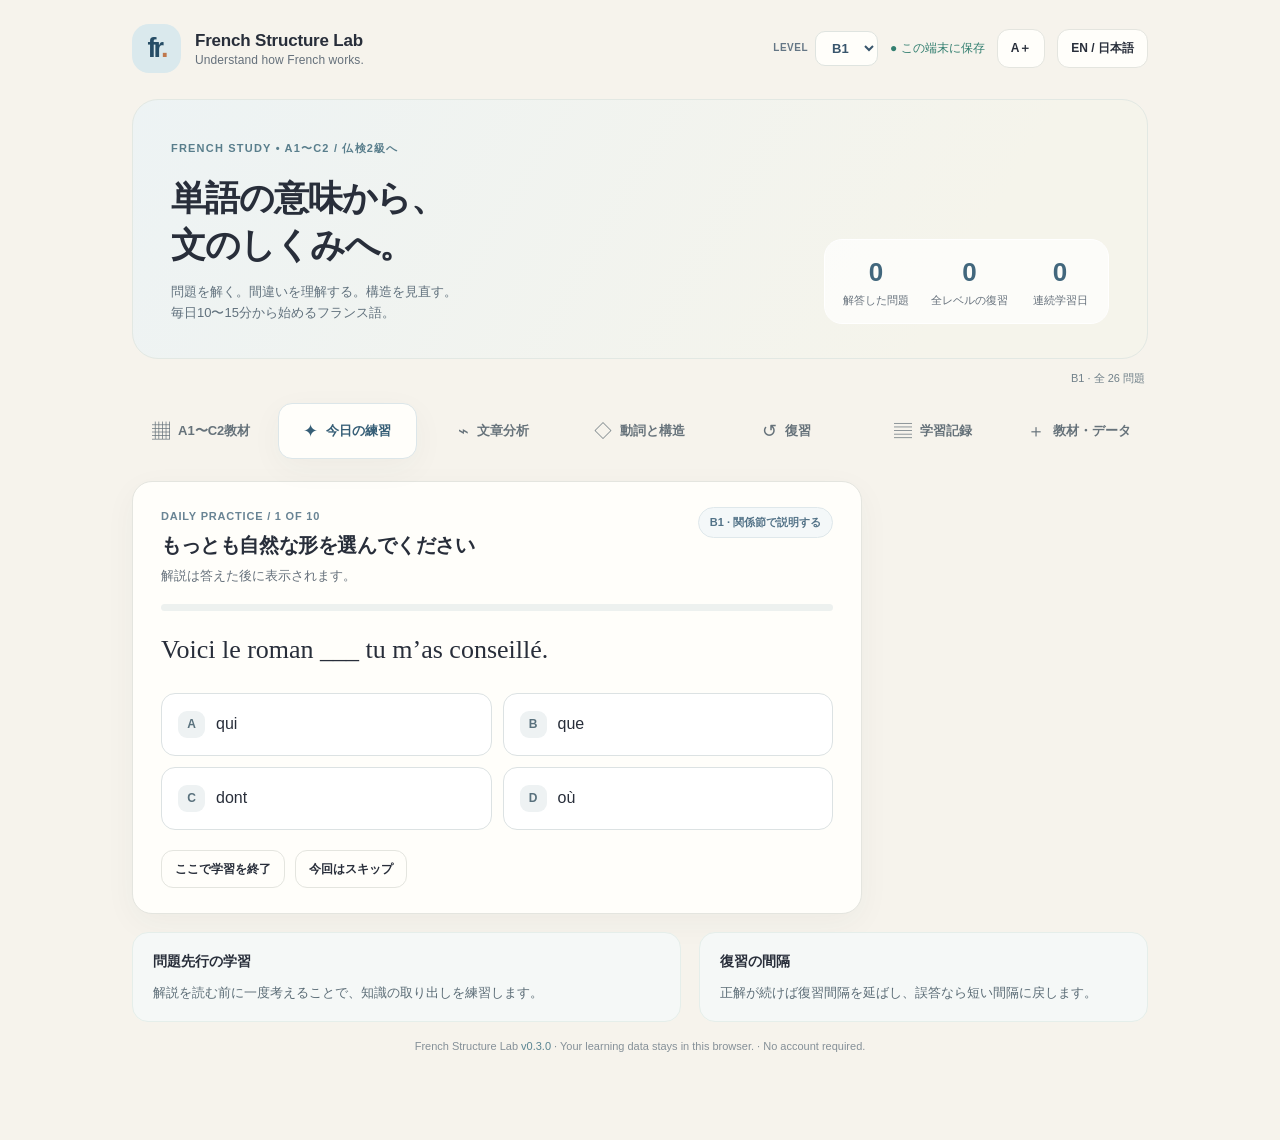
==== index.html @ 09f2f41e "Place French Structure Lab app at Pages root" ====
<!doctype html>
<html lang="ja">
<head>
  <meta charset="utf-8">
  <meta name="viewport" content="width=device-width, initial-scale=1, viewport-fit=cover">
  <meta name="theme-color" content="#f6f3ec">
  <meta name="apple-mobile-web-app-capable" content="yes">
  <meta name="apple-mobile-web-app-status-bar-style" content="default">
  <meta name="apple-mobile-web-app-title" content="French Lab">
  <meta name="description" content="フランス語の文構造、時制・法、動詞活用、復習を一つの場所で学ぶアプリ">
  <link rel="manifest" href="./manifest.webmanifest">
  <link rel="apple-touch-icon" href="./icon-192.png">
  <link rel="icon" type="image/svg+xml" href="./favicon.svg">
  <link rel="stylesheet" href="./styles.css">
  <title>French Structure Lab</title>
</head>
<body>
  <div class="app-shell">
    <header class="site-header">
      <div class="brand-area">
        <div class="brand-symbol" aria-hidden="true">fr<span>.</span></div>
        <div class="brand-title"><strong>French Structure Lab</strong><span>Understand how French works.</span></div>
      </div>
      <div class="header-actions">
        <label class="header-level" for="levelSelect">LEVEL <select id="levelSelect" aria-label="学習レベル"><option>A1</option><option>A2</option><option selected>B1</option><option>B2</option><option>C1</option><option>C2</option></select></label>
        <span id="savedStatus" class="saved-status" aria-live="polite">● ローカル保存</span>
        <button id="fontSizeButton" class="language-btn" type="button" aria-label="文字サイズ切替" aria-pressed="false">A＋</button>
        <button id="languageButton" class="language-btn" type="button" aria-label="Switch explanation language">EN / 日本語</button>
      </div>
    </header>

    <section class="hero" aria-label="Study dashboard">
      <div class="hero-copy">
        <span id="heroEyebrow" class="eyebrow">FRENCH STUDY • A1〜C2 / 仏検2級へ</span>
        <h1 id="heroTitle">単語の意味から、<br>文のしくみへ。</h1>
        <p id="heroDescription">問題を解く。間違いを理解する。構造を見直す。<br class="wide-only">毎日10〜15分から始めるフランス語。</p>
      </div>
      <div class="hero-numbers" aria-label="Study progress">
        <div><strong id="statAnswered">0</strong><span id="statAnsweredLabel">解答した問題</span></div>
        <div><strong id="statDue">0</strong><span id="statDueLabel">今日の復習</span></div>
        <div><strong id="statStreak">0</strong><span id="statStreakLabel">連続学習日</span></div>
      </div>
    </section>

    <div class="quick-info" id="quickInfo" aria-live="polite">B1</div>
    <nav class="main-nav" aria-label="Main navigation" id="nav">
      <button class="nav-tab" data-view="courses"><span class="tab-icon">▦</span><span data-ja="A1〜C2教材" data-en="Courses">A1〜C2教材</span></button>
      <button class="nav-tab active" data-view="today"><span class="tab-icon">✦</span><span data-ja="今日の練習" data-en="Practice">今日の練習</span></button>
      <button class="nav-tab" data-view="analysis"><span class="tab-icon">⌁</span><span data-ja="文章分析" data-en="Sentence Lab">文章分析</span></button>
      <button class="nav-tab" data-view="verbs"><span class="tab-icon">◇</span><span data-ja="動詞と構造" data-en="Verb Lab">動詞と構造</span></button>
      <button class="nav-tab" data-view="review"><span class="tab-icon">↺</span><span data-ja="復習" data-en="Review">復習</span></button>
      <button class="nav-tab" data-view="records"><span class="tab-icon">▤</span><span data-ja="学習記録" data-en="Ledger">学習記録</span></button>
      <button class="nav-tab" data-view="library"><span class="tab-icon">＋</span><span data-ja="教材・データ" data-en="Library">教材・データ</span></button>
    </nav>

    <main id="content" tabindex="-1" aria-live="polite"></main>
    <footer class="footer">French Structure Lab <span>v0.3.0</span> · Your learning data stays in this browser. · No account required.</footer>
  </div>
  <div id="toast" class="toast" role="status" aria-live="polite"></div>
  <script src="./data.js" defer></script>
  <script src="./curriculum.js" defer></script>
  <script src="./learning-insights.js" defer></script>
  <script src="./app.js" defer></script>
</body>
</html>
---- styles.css ----
:root { --paper:#f6f3ec; --panel:#fffefa; --card:#ffffff; --ink:#282e3a; --muted:#65707b; --border:#e4e5df; --blue:#4874a4; --blue-soft:#e9f1f8; --teal:#337f70; --teal-soft:#e8f5f0; --amber:#a97431; --amber-soft:#fff3df; --rose:#a94e55; --rose-soft:#fdf0ee; --shadow: 0 9px 32px rgba(49,65,76,.045); }
* { box-sizing:border-box }
html { scroll-behavior:smooth }
body { margin:0; min-width:320px; color:var(--ink); background:var(--paper); font-family:-apple-system,BlinkMacSystemFont,"Hiragino Kaku Gothic ProN","Hiragino Sans", "Yu Gothic", "Segoe UI",sans-serif; line-height:1.67; -webkit-font-smoothing:antialiased }
button,select,textarea,input { font:inherit; }
button { cursor:pointer; touch-action:manipulation }
button:focus-visible, input:focus-visible, select:focus-visible, textarea:focus-visible { outline:3px solid #83addb; outline-offset:2px }
.app-shell { max-width:1080px; margin:0 auto; padding:24px 32px 70px }
.site-header,.brand-area,.header-actions,.main-nav,.section-head,.between,.pills,.pill-group,.actions,.example-head,.status-row { display:flex; align-items:center }
.site-header { justify-content:space-between; gap:14px; margin-bottom:26px }
.brand-area { gap:14px }
.brand-symbol { width:49px; height:49px; border-radius:17px; background:#dae9ed; color:#264d66; display:flex; align-items:center; justify-content:center; font-weight:900; font-size:27px; letter-spacing:-3px; }
.brand-symbol span { color:#bf784d }
.brand-title { display:flex; flex-direction:column; line-height:1.36 }
.brand-title strong { font-size:17px; letter-spacing:-.2px }
.brand-title span { color:var(--muted); font-size:12px; letter-spacing:.1px }
.header-actions { gap:12px }
.saved-status { color:var(--teal); font-size:12px; white-space:nowrap }
.language-btn,.ghost-btn,.small-btn { border:1px solid var(--border); background:var(--panel); color:var(--ink); border-radius:12px; padding:8px 13px; }
.language-btn { font-size:12px; font-weight:750 }
.hero { display:flex; align-items:flex-end; justify-content:space-between; gap:28px; padding:34px 38px; background:linear-gradient(120deg,#edf3f4 0%,#f5f4eb 80%); border:1px solid #e2e8e3; border-radius:26px; }
.eyebrow { font-size:11px; font-weight:800; letter-spacing:1.2px; color:#597e8c; }
.hero h1 { line-height:1.34; letter-spacing:-1.1px; font-size:clamp(26px,4vw,35px); margin:14px 0 12px }
.hero p { color:#61717d; font-size:13px; margin:0 }
.hero-numbers { display:flex; align-items:flex-end; gap:22px; padding:14px 18px; background:#ffffffb5; border:1px solid #fff; border-radius:18px; flex-shrink:0 }
.hero-numbers >div { display:flex; flex-direction:column; align-items:center; min-width:60px; }
.hero-numbers strong { font-size:26px; font-variant-numeric:tabular-nums; line-height:1.4; color:#42677d }
.hero-numbers span { color:var(--muted); font-size:11px; white-space:nowrap }
.main-nav { margin:22px 0; gap:8px; flex-wrap:wrap; }
.nav-tab { display:flex; gap:8px; align-items:center; justify-content:center; flex:1; border:1px solid transparent; background:transparent; color:#66727a; padding:12px 8px; border-radius:14px; font-weight:750; font-size:13px; white-space:nowrap; }
.nav-tab.active { border-color:#dce6e9; background:#fffefa; color:#365e76; box-shadow:var(--shadow) }
.tab-icon { font-size:18px; font-weight:400 }
.panel { background:var(--panel); border:1px solid var(--border); border-radius:20px; box-shadow:var(--shadow); padding:25px 28px; margin-bottom:18px }
.section-head { justify-content:space-between; align-items:flex-start; gap:12px; margin-bottom:18px }
.section-head h2,.panel h2 { font-size:20px; line-height:1.45; margin:0; letter-spacing:-.4px }
.kicker { font-weight:800; font-size:11px; letter-spacing:.8px; text-transform:uppercase; color:#698494; margin:0 0 5px }
.subtle { color:var(--muted); font-size:13px; margin:5px 0 0 }
.muted { color:var(--muted) }
.pill { border:1px solid #dfe8eb; background:#f4f8f9; padding:5px 11px; border-radius:50px; color:#527287; font-weight:750; font-size:11px; white-space:nowrap }
.pill.amber { background:var(--amber-soft); color:var(--amber); border-color:#f2dfc3 }
.pill.green { background:var(--teal-soft); color:var(--teal); border-color:#d4e8df }
.pill.red { background:var(--rose-soft); color:var(--rose); border-color:#f3d8d6 }
.progress-track { background:#edf1ef; height:7px; border-radius:10px; overflow:hidden; margin:17px 0 }
.progress-fill { background:#7ea6b1; height:100%; border-radius:10px; transition:width .2s ease }
.question { margin:12px 0 20px; font-size:21px; line-height:1.7; font-weight:650; letter-spacing:-.35px; overflow-wrap:anywhere }
.fr { font-family:Georgia,"Times New Roman",serif; letter-spacing:0; }
.question.fr { font-size:26px; font-weight:500 }
.options { display:grid; grid-template-columns:1fr 1fr; gap:11px; margin-top:16px }
.option { width:100%; display:flex; align-items:center; gap:11px; border:1px solid #dce2e3; background:white; border-radius:14px; padding:15px 16px; text-align:left; color:var(--ink); min-height:63px; transition:background .1s,border-color .1s }
.option .letter { display:inline-grid; place-items:center; width:27px; height:27px; border-radius:9px; background:#eef2f3; color:#59717d; font-size:12px; font-weight:900; flex-shrink:0 }
.option:hover:not(:disabled) { border-color:#adc8d8; background:#f9fcfd }
.option:disabled { cursor:default }
.option.correct { border-color:#83b3a2; background:#edf8f3 }
.option.incorrect { border-color:#d9a7a4; background:#fff3f1 }
.feedback { margin-top:19px; border:1px solid #d6e8e0; background:#f0f8f4; padding:18px 20px; border-radius:15px }
.feedback.wrong { background:#fff6ed; border-color:#f0dfc9 }
.feedback strong { font-size:15px }
.feedback p { margin:8px 0 0; font-size:14px }
.feedback .model-sentence { font-family:Georgia,serif; font-size:20px; margin-top:12px; }
.actions { flex-wrap:wrap; gap:10px; margin-top:20px }
.primary-btn { border:1px solid #416d83; background:#476f85; color:white; font-weight:800; border-radius:13px; padding:11px 20px }
.primary-btn:hover { background:#35596c }
.secondary-btn { border:1px solid #d6e0e3; background:#f6f9fa; color:#456b7e; font-weight:750; border-radius:13px; padding:11px 16px }
.ghost-btn,.small-btn { font-weight:650; font-size:12px; }
.small-btn { padding:6px 12px }
.grid2 { display:grid; grid-template-columns:1.1fr .9fr; gap:18px }
.grid3 { display:grid; grid-template-columns:repeat(3,1fr); gap:13px }
.info-card { background:#f5f8f7; border:1px solid #e5eeea; border-radius:16px; padding:17px 20px }
.info-card h3 { font-size:14px; margin:0 0 9px }
.info-card p { color:#5b6c76; font-size:13px; margin:0 }
.info-card strong { color:#3c6173 }
.metric-value { font-size:27px; font-weight:850; color:#426d7d; font-variant-numeric:tabular-nums }
.lesson-list { display:flex; flex-direction:column; gap:9px }
.lesson-btn { border:1px solid var(--border); background:white; border-radius:13px; padding:12px 14px; text-align:left; display:flex; flex-direction:column; gap:4px }
.lesson-btn.active { background:#edf5f8; border-color:#bdd3de }
.lesson-btn strong { font-family:Georgia,serif; font-weight:550; color:#3e586a; font-size:16px }
.lesson-btn span { font-size:12px; color:#707b84 }
.sentence-stage { padding:25px 20px; background:#f5f7f6; border:1px solid #e4ecea; border-radius:17px; margin:16px 0 }
.sentence-line { display:flex; flex-wrap:wrap; align-items:center; gap:6px; }
.token { font-family:Georgia,serif; background:white; color:#334f67; border:1px solid #dde7ea; border-radius:9px; padding:8px 10px; font-size:20px; line-height:1.4; }
.token.active { color:#275b70; background:#dbebf4; border-color:#90b9cc }
.token:hover { background:#eef5f8 }
.token-detail { padding:16px 18px; border-left:4px solid #8bb3c0; background:#f6fafb; border-radius:0 13px 13px 0; min-height:128px }
.token-detail strong { color:#34596d }
.token-detail p { margin:6px 0; font-size:14px }
.analysis-translation { color:#576c78; font-size:14px; margin-top:14px }
.between { justify-content:space-between; gap:12px; flex-wrap:wrap }
.pills { gap:7px; flex-wrap:wrap }
.chip { border:1px solid #dce5e8; background:#f8fbfc; color:#526c7c; padding:5px 9px; border-radius:99px; font-size:12px }
.control { display:flex; flex-direction:column; gap:5px; font-size:13px; color:#586b78; font-weight:750 }
.control select { padding:11px 13px; border:1px solid #d9e3e3; border-radius:11px; background:white; color:var(--ink); min-width:140px; }
.verb-controls { display:flex; gap:14px; flex-wrap:wrap; margin:17px 0; }
.conjugation { display:grid; grid-template-columns:1fr 1fr; gap:9px }
.conjugation >div { display:flex; justify-content:space-between; align-items:center; gap:10px; padding:13px 15px; background:#f6f9f7; border:1px solid #e9eeeb; border-radius:11px; }
.conjugation strong { color:#35627a; font-family:Georgia,serif; font-size:17px; font-weight:550 }
.conjugation span { font-size:12px; color:#6b7983 }
.field-label { display:block; font-size:12px; font-weight:800; color:#607582; margin-bottom:7px }
textarea { width:100%; resize:vertical; min-height:180px; padding:14px; border:1px solid #d8e2e3; border-radius:12px; background:white; color:var(--ink); font-family:ui-monospace,SFMono-Regular,Menlo,monospace; font-size:12px; line-height:1.6 }
.file-input { width:100%; font-size:13px; border:1px dashed #b5cbd4; border-radius:13px; padding:14px; background:#f8fbfb }
pre { margin:10px 0; font-size:12px; padding:15px; border-radius:12px; color:#38536a; background:#f0f5f7; overflow:auto; white-space:pre-wrap; word-break:break-word }
.narrow { max-width:730px }
.divider { height:1px; background:#e8ebe7; margin:22px 0 }
.empty { text-align:center; padding:34px 10px; color:var(--muted) }
.empty strong { color:var(--ink); display:block; margin-bottom:6px }
.notice { color:#6a7680; font-size:12px; padding:14px 0 }
.footer { font-size:11px; color:#859098; text-align:center; padding:15px }
.footer span { color:#5a8592 }
.toast { position:fixed; z-index:10; bottom:22px; left:50%; transform:translate(-50%,150px); border-radius:15px; background:#324f5b; color:white; padding:12px 18px; font-size:13px; box-shadow:0 12px 36px #1b2f3533; max-width:min(90vw,500px); opacity:0; transition:transform .2s,opacity .2s; pointer-events:none }
.toast.show { transform:translate(-50%,0); opacity:1 }
@media(max-width:760px) {
 .app-shell { padding:12px 13px 34px }
 .site-header { margin:4px 2px 15px }
 .brand-symbol { width:41px; height:41px; font-size:22px; border-radius:13px }
 .brand-area { gap:8px }
 .brand-title strong { font-size:14px }
 .brand-title span { font-size:10px }
 .saved-status { display:none }
 .language-btn { padding:7px 9px; font-size:11px }
 .hero { border-radius:20px; padding:23px 21px; display:block }
 .hero h1 { font-size:26px; margin:10px 0 11px }
 .hero p { font-size:12px }
 .hero-numbers { margin-top:19px; justify-content:space-around; gap:8px; padding:11px 9px; }
 .hero-numbers strong { font-size:23px }
 .hero-numbers span { font-size:10px }
 .main-nav { gap:5px; margin:15px 0; display:grid; grid-template-columns:repeat(5,minmax(0,1fr)) }
 .nav-tab { flex-direction:column; gap:0; border-radius:13px; padding:9px 1px; font-size:10px; line-height:1.4 }
 .tab-icon { font-size:19px }
 .panel { border-radius:18px; padding:20px 17px; margin-bottom:12px }
 .section-head h2,.panel h2 { font-size:18px }
 .options { grid-template-columns:1fr; gap:9px }
 .option { min-height:55px; padding:12px 13px }
 .grid2,.grid3 { grid-template-columns:1fr; gap:12px }
 .question.fr { font-size:23px }
 .lesson-btn { padding:10px 12px }
 .token { font-size:17px; padding:6px 8px }
 .conjugation { gap:6px; }
 .conjugation > div { padding:10px; display:block }
 .conjugation strong { display:block; font-size:15px }
 .wide-only { display:none }
}
@media(prefers-reduced-motion:reduce) { *,*:before,*:after { transition:none!important; scroll-behavior:auto!important } }
/* v0.2 — six-level curriculum and study ledger */
.header-level { display:flex;align-items:center;gap:7px;font-size:10px;color:#647685;font-weight:800;letter-spacing:.05em }
.header-level select { font-weight:800;background:#fffefa;border:1px solid #dfe4e0;border-radius:10px;padding:8px 12px;color:#38556c;font-size:13px }
.quick-info { font-size:11px;color:#71818a;margin:10px 3px -6px;text-align:right }
.level-grid { display:grid;grid-template-columns:repeat(6,minmax(0,1fr));gap:9px;margin-top:20px }
.level-card { min-height:112px;background:#f8faf8;border:1px solid #dce6e2;border-radius:17px;padding:12px 6px;text-align:center;color:#536475;display:flex;flex-direction:column;justify-content:center;align-items:center;gap:3px }
.level-card strong { font-size:23px;color:#45667d }
.level-card span { font-size:11px;line-height:1.45 }
.level-card small { font-size:10px;color:#81909a }
.level-card.selected { border-color:#7ea5bb;background:#e7f0f4;box-shadow:inset 0 0 0 1px #7ea5bb55 }
.unit-grid { display:grid;grid-template-columns:repeat(3,minmax(0,1fr));gap:10px;margin-top:15px }
.unit-card { background:#f8faf8;border:1px solid #e1e8e4;border-radius:15px;min-height:94px;padding:14px;text-align:left;display:flex;flex-direction:column;justify-content:center;gap:4px;color:var(--ink) }
.unit-card strong { font-size:14px }
.unit-card span { font-size:11px;color:var(--muted) }
.unit-card.selected { border-color:#86a8be;background:#eff6f8 }
.study-reading { background:#f7f8f5;border:1px solid #e4e9e4;border-radius:21px;padding:23px;margin:16px 0 25px }
.study-reading h3 { margin:17px 0 6px;font-size:20px }
.reading-text { font-size:24px;line-height:1.8;letter-spacing:.02em;margin:10px 0;color:#2f5265 }
.reading-translation { color:#516271;margin:10px 0;font-size:14px }
.focus-box { margin-top:15px;border-left:4px solid #91b9af;background:#eaf2ee;border-radius:0 13px 13px 0;padding:12px 16px }
.focus-box strong { font-size:12px;color:#2b7967 }
.focus-box p { margin:4px 0 0;font-size:13px }
.unit-heading { font-size:15px }
.unit-previews { display:grid;grid-template-columns:repeat(2,minmax(0,1fr));gap:9px }
.unit-preview { padding:12px 13px;background:#f8fafb;border:1px solid #e8edf0;border-radius:12px;display:flex;flex-direction:column;gap:4px }
.unit-preview b { color:#345772;font-family:Georgia,serif;font-size:16px;font-weight:550 }
.unit-preview span { color:#7c8c95;font-size:12px }
.duration-row { display:flex;align-items:center;gap:14px;flex-wrap:wrap;margin:20px 0 4px }
.duration-row small { color:#8a969b }
.heatmap { display:grid;grid-template-columns:repeat(14,minmax(0,1fr));gap:6px;max-width:680px;margin:14px 0 }
.heat-cell { aspect-ratio:1;max-height:45px;border:1px solid #dde7e1;border-radius:9px;display:grid;place-items:center;background:#f2f6f4;font-size:10px;color:#667874 }
.heat-cell.tone-1 { background:#d9eee5 }.heat-cell.tone-2 { background:#b9dfcf }.heat-cell.tone-3 { background:#90c5b0;color:#274b3e }.heat-cell.tone-4 { background:#4f977e;color:#fff }
.levels-stat { display:grid;grid-template-columns:repeat(2,minmax(0,1fr));gap:12px 28px;margin-top:14px }
.level-stat { display:flex;align-items:center;gap:13px }.level-stat>strong { width:32px;color:#42677c }
.level-stat-bars { flex:1 }.stat-track { height:7px;background:#edf0ef;border-radius:99px;overflow:hidden }.stat-track>div { height:100%;background:#89afba;border-radius:99px }
.level-stat small { display:block;color:#7a8a92;font-size:11px;margin-top:4px }
.weak-grid { display:grid;grid-template-columns:repeat(2,minmax(0,1fr));gap:10px }
.weak-label { background:#fff6ed;border:1px solid #f3e7d7;padding:11px 14px;border-radius:13px;display:flex;justify-content:space-between;gap:8px;font-size:13px }
.weak-label strong { color:#a77437;font-size:12px;white-space:nowrap }
.session-row { background:#f8fafb;border:1px solid #e7ebeb;border-radius:14px;margin:9px 0;padding:12px 15px }
.session-row summary { cursor:pointer;display:flex;flex-wrap:wrap;justify-content:space-between;gap:9px;align-items:center }
.session-row summary strong { color:#385d73;font-size:13px }.session-row summary span { font-size:12px;color:#6b7e86 }
.session-row textarea { min-height:72px;margin-bottom:10px }.session-note { white-space:pre-wrap;font-size:13px }
.event-list { margin-top:12px }.event { display:grid;grid-template-columns:1.6fr .5fr .7fr 1fr;gap:10px;padding:9px 6px;border-bottom:1px solid #e7eceb;align-items:center;font-size:12px }
.event time,.event small { color:#778892 }.event strong { font-weight:750 }
.small-btn.marked { background:#fff0d7;color:#a16c28;border-color:#e3d3ae }
@media(max-width:760px){
 .header-actions{gap:8px}.header-level{font-size:9px}.header-level select{padding:7px 4px}
 .main-nav { grid-template-columns:repeat(4,minmax(0,1fr)) }
 .level-grid{grid-template-columns:repeat(3,minmax(0,1fr))}.level-card{min-height:91px;padding:8px 5px}.level-card strong{font-size:21px}.level-card span{font-size:10px}
 .unit-grid{grid-template-columns:1fr}.unit-card{min-height:62px;padding:11px 13px}
 .study-reading{padding:18px 15px}.reading-text{font-size:21px}
 .unit-previews,.levels-stat,.weak-grid{grid-template-columns:1fr}
 .event { grid-template-columns:1fr .4fr .65fr;gap:4px;overflow-wrap:anywhere }.event small {grid-column:1 / -1}
}

.plan-list { display:grid;grid-template-columns:repeat(2,minmax(0,1fr));gap:9px;margin:16px 0 }
.plan-item { border:1px solid #e5ebe7;background:#f8faf8;padding:13px 14px;border-radius:13px;display:flex;flex-direction:column;gap:4px }
.plan-item b { color:#385c72;font-family:Georgia,serif;font-size:17px;font-weight:550 }
.plan-item span { font-size:11px;color:#77868a }
@media(max-width:760px){.plan-list { grid-template-columns:1fr }}
/* v0.3: learner-led recall traces */
.journey-card { display:grid;grid-template-columns:minmax(0,1fr) minmax(180px,.7fr);gap:12px;align-items:center;border-bottom:1px solid #e8eeec;padding:14px 3px }
.journey-card strong { color:#345772;font-size:17px;font-weight:600 }
.journey-card small { display:block;color:#7b8b8d;margin-top:6px;font-size:12px }
.journey-history { display:flex;gap:6px;align-items:center;flex-wrap:wrap }
.journey-dot { display:grid;place-items:center;border-radius:9px;width:28px;height:28px;font-size:14px;font-weight:750 }
.journey-dot.is-correct { color:#2b7051;background:#ddf2e6 }
.journey-dot.is-wrong { color:#aa5637;background:#fbebe3 }
.topic-actions,.focus-list { display:grid;grid-template-columns:repeat(2,minmax(0,1fr));gap:9px;margin-top:12px }
.topic-action { display:flex;flex-direction:column;gap:6px;text-align:left;border:1px solid #e5ebe7;background:#f9fbf8;padding:13px 14px;border-radius:14px;cursor:pointer;color:#385c72 }
.topic-action b { font-size:14px }
.topic-action span,.focus-card span { font-size:12px;color:#6f8083 }
.focus-card { padding:12px;border:1px solid #e2eae8;border-radius:14px;display:flex;gap:10px;align-items:center;justify-content:space-between;min-width:0 }
.focus-card div { min-width:0 }
.focus-card b { display:block;font-weight:600;color:#345772;overflow-wrap:anywhere;font-size:16px }
.focus-card span { display:block;margin-top:4px }
.focus-card button { flex-shrink:0 }
@media(max-width:760px){.topic-actions,.focus-list{grid-template-columns:1fr}.journey-card{grid-template-columns:1fr}.focus-card{gap:9px}}
/* Optional Chinese Structure Lab-inspired high-readability mode */
.large-type .brand-title strong { font-size:20px }
.large-type .nav-tab { font-size:15px }
.large-type .panel h2 { font-size:24px }
.large-type .panel .subtle,.large-type .panel .notice { font-size:16px }
.large-type .panel p:not(.kicker):not(.question):not(.model-sentence) { font-size:16px }
.large-type .info-card h3,.large-type .focus-card span,.large-type .topic-action span { font-size:15px }
.large-type .focus-card b,.large-type .journey-card strong { font-size:20px }
.large-type .option { font-size:19px; min-height:66px }
.large-type .fr.question { font-size:30px }
.large-type .reading-text { font-size:27px }
.large-type .lesson-btn strong { font-size:20px }
.large-type .session-row summary span,.large-type .event,.large-type .level-stat small { font-size:14px }
.large-type .small-btn,.large-type .secondary-btn,.large-type .ghost-btn,.large-type .primary-btn { font-size:15px;min-height:45px }
#fontSizeButton[aria-pressed="true"] { background:#e1edf0;color:#315f75;border-color:#b3ced3 }
@media(max-width:760px){ .header-actions{flex-wrap:wrap;justify-content:flex-end}.large-type .main-nav { grid-template-columns:repeat(3,minmax(0,1fr)) }.large-type .nav-tab { white-space:normal;min-height:52px }.large-type .hero-numbers {gap:9px}.large-type .hero-numbers span {white-space:normal;text-align:center} }
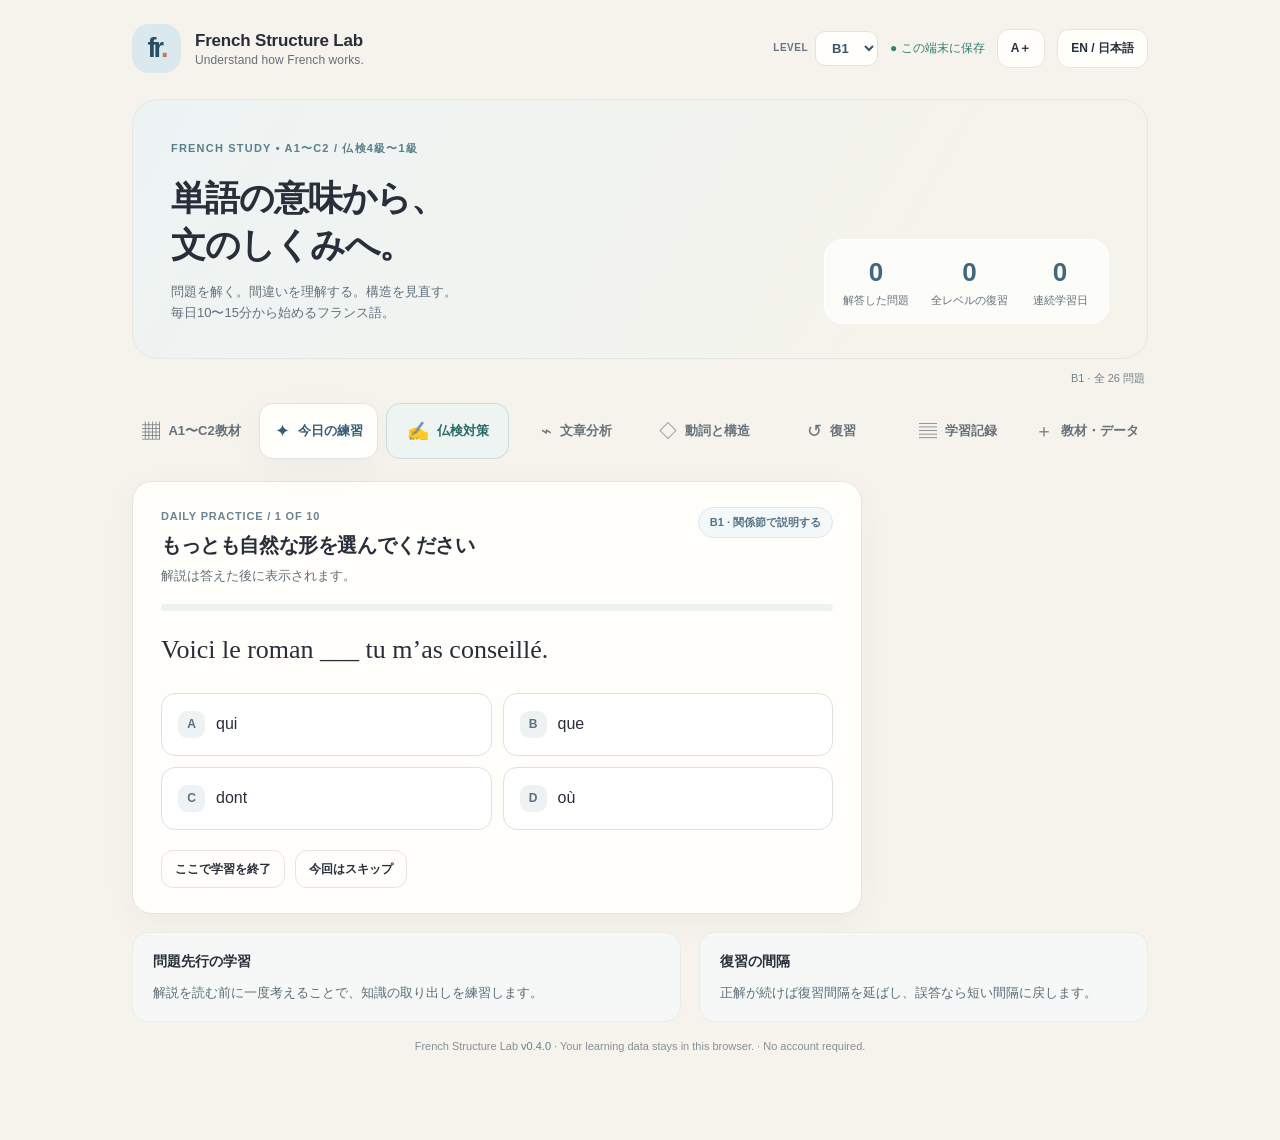
==== commit c9f224db: "Add independent Futsuken grammar preparation for grades 4 to 1 (v0.4.0)" ====
--- a/index.html
+++ b/index.html
@@ -31,7 +31,7 @@
 
     <section class="hero" aria-label="Study dashboard">
       <div class="hero-copy">
-        <span id="heroEyebrow" class="eyebrow">FRENCH STUDY • A1〜C2 / 仏検2級へ</span>
+        <span id="heroEyebrow" class="eyebrow">FRENCH STUDY • A1〜C2 / 仏検4級〜1級</span>
         <h1 id="heroTitle">単語の意味から、<br>文のしくみへ。</h1>
         <p id="heroDescription">問題を解く。間違いを理解する。構造を見直す。<br class="wide-only">毎日10〜15分から始めるフランス語。</p>
       </div>
@@ -46,6 +46,7 @@
     <nav class="main-nav" aria-label="Main navigation" id="nav">
       <button class="nav-tab" data-view="courses"><span class="tab-icon">▦</span><span data-ja="A1〜C2教材" data-en="Courses">A1〜C2教材</span></button>
       <button class="nav-tab active" data-view="today"><span class="tab-icon">✦</span><span data-ja="今日の練習" data-en="Practice">今日の練習</span></button>
+      <a class="exam-nav" href="./exam.html"><span class="tab-icon">✍</span><span>仏検対策</span></a>
       <button class="nav-tab" data-view="analysis"><span class="tab-icon">⌁</span><span data-ja="文章分析" data-en="Sentence Lab">文章分析</span></button>
       <button class="nav-tab" data-view="verbs"><span class="tab-icon">◇</span><span data-ja="動詞と構造" data-en="Verb Lab">動詞と構造</span></button>
       <button class="nav-tab" data-view="review"><span class="tab-icon">↺</span><span data-ja="復習" data-en="Review">復習</span></button>
@@ -54,7 +55,7 @@
     </nav>
 
     <main id="content" tabindex="-1" aria-live="polite"></main>
-    <footer class="footer">French Structure Lab <span>v0.3.0</span> · Your learning data stays in this browser. · No account required.</footer>
+    <footer class="footer">French Structure Lab <span>v0.4.0</span> · Your learning data stays in this browser. · No account required.</footer>
   </div>
   <div id="toast" class="toast" role="status" aria-live="polite"></div>
   <script src="./data.js" defer></script>
--- a/styles.css
+++ b/styles.css
@@ -234,3 +234,6 @@
 .large-type .small-btn,.large-type .secondary-btn,.large-type .ghost-btn,.large-type .primary-btn { font-size:15px;min-height:45px }
 #fontSizeButton[aria-pressed="true"] { background:#e1edf0;color:#315f75;border-color:#b3ced3 }
 @media(max-width:760px){ .header-actions{flex-wrap:wrap;justify-content:flex-end}.large-type .main-nav { grid-template-columns:repeat(3,minmax(0,1fr)) }.large-type .nav-tab { white-space:normal;min-height:52px }.large-type .hero-numbers {gap:9px}.large-type .hero-numbers span {white-space:normal;text-align:center} }
+
+/* A separate Futsuken study path; CEFR navigation remains unchanged. */
+.exam-nav{display:flex;gap:8px;align-items:center;justify-content:center;flex:1;border:1px solid #c8dbdf;background:#edf4f2;color:#286a65;padding:12px 10px;border-radius:14px;font-weight:800;font-size:13px;text-decoration:none;white-space:nowrap}.exam-nav:hover{background:#e4eeea}.exam-nav:focus-visible{outline:3px solid #83addb;outline-offset:2px}
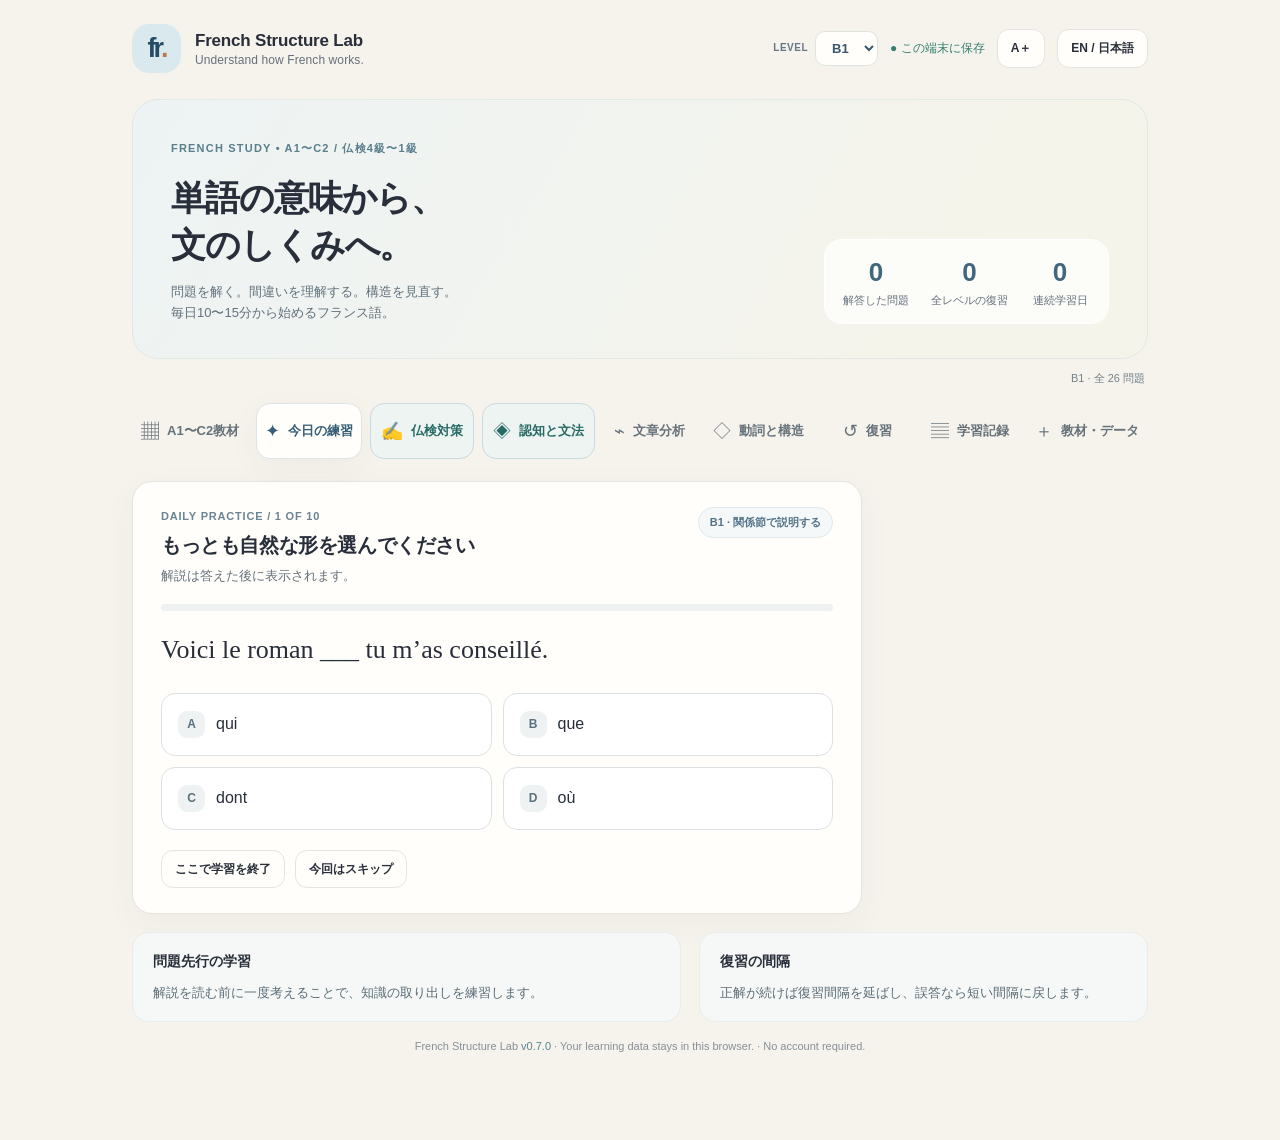
==== commit 65e07140: "Add grounded, generative, feedback-loop Cognition Studio v0.7" ====
--- a/index.html
+++ b/index.html
@@ -47,6 +47,7 @@
       <button class="nav-tab" data-view="courses"><span class="tab-icon">▦</span><span data-ja="A1〜C2教材" data-en="Courses">A1〜C2教材</span></button>
       <button class="nav-tab active" data-view="today"><span class="tab-icon">✦</span><span data-ja="今日の練習" data-en="Practice">今日の練習</span></button>
       <a class="exam-nav" href="./exam.html"><span class="tab-icon">✍</span><span>仏検対策</span></a>
+      <a class="exam-nav" href="./cognition.html"><span class="tab-icon">◈</span><span>認知と文法</span></a>
       <button class="nav-tab" data-view="analysis"><span class="tab-icon">⌁</span><span data-ja="文章分析" data-en="Sentence Lab">文章分析</span></button>
       <button class="nav-tab" data-view="verbs"><span class="tab-icon">◇</span><span data-ja="動詞と構造" data-en="Verb Lab">動詞と構造</span></button>
       <button class="nav-tab" data-view="review"><span class="tab-icon">↺</span><span data-ja="復習" data-en="Review">復習</span></button>
@@ -55,7 +56,7 @@
     </nav>
 
     <main id="content" tabindex="-1" aria-live="polite"></main>
-    <footer class="footer">French Structure Lab <span>v0.4.0</span> · Your learning data stays in this browser. · No account required.</footer>
+    <footer class="footer">French Structure Lab <span>v0.7.0</span> · Your learning data stays in this browser. · No account required.</footer>
   </div>
   <div id="toast" class="toast" role="status" aria-live="polite"></div>
   <script src="./data.js" defer></script>
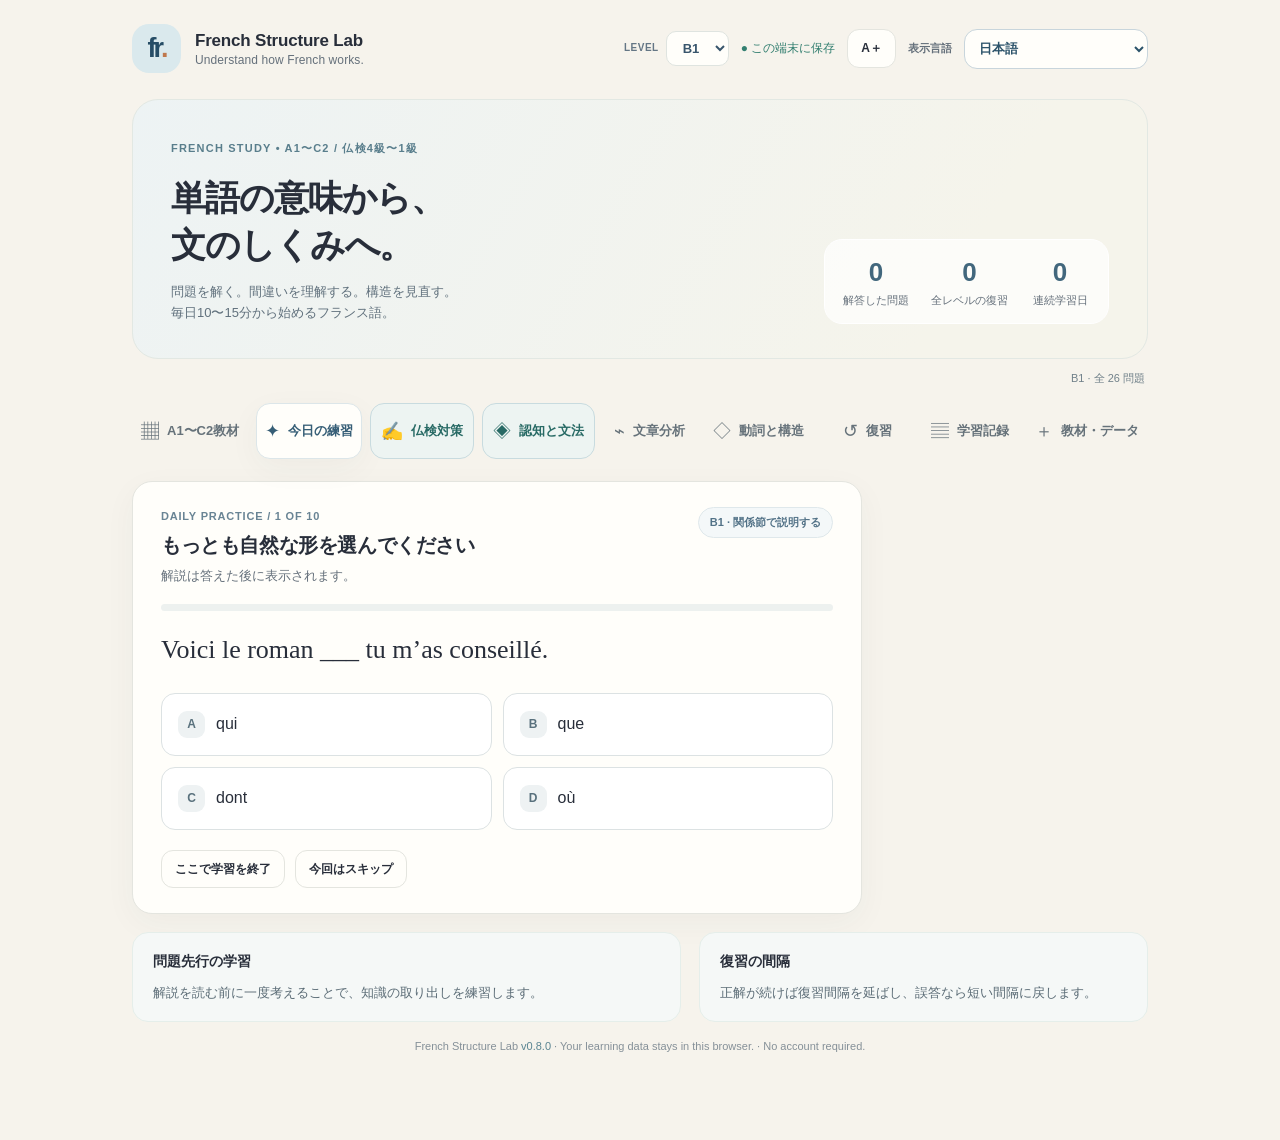
==== commit 62fd86ea: "Add Japanese, English and French immersion modes across French Lab v0.8" ====
--- a/index.html
+++ b/index.html
@@ -25,7 +25,7 @@
         <label class="header-level" for="levelSelect">LEVEL <select id="levelSelect" aria-label="学習レベル"><option>A1</option><option>A2</option><option selected>B1</option><option>B2</option><option>C1</option><option>C2</option></select></label>
         <span id="savedStatus" class="saved-status" aria-live="polite">● ローカル保存</span>
         <button id="fontSizeButton" class="language-btn" type="button" aria-label="文字サイズ切替" aria-pressed="false">A＋</button>
-        <button id="languageButton" class="language-btn" type="button" aria-label="Switch explanation language">EN / 日本語</button>
+        <label class="fsl-mode-label" for="languageSelect">表示言語</label><select id="languageSelect" class="fsl-mode-select" aria-label="日本語 / English / Français"><option value="ja">日本語</option><option value="en">English</option><option value="fr">Français + · immersion</option></select>
       </div>
     </header>
 
@@ -56,9 +56,10 @@
     </nav>
 
     <main id="content" tabindex="-1" aria-live="polite"></main>
-    <footer class="footer">French Structure Lab <span>v0.7.0</span> · Your learning data stays in this browser. · No account required.</footer>
+    <footer class="footer">French Structure Lab <span>v0.8.0</span> · Your learning data stays in this browser. · No account required.</footer>
   </div>
   <div id="toast" class="toast" role="status" aria-live="polite"></div>
+  <script src="./language-mode.js" defer></script>
   <script src="./data.js" defer></script>
   <script src="./curriculum.js" defer></script>
   <script src="./learning-insights.js" defer></script>
--- a/styles.css
+++ b/styles.css
@@ -237,3 +237,14 @@
 
 /* A separate Futsuken study path; CEFR navigation remains unchanged. */
 .exam-nav{display:flex;gap:8px;align-items:center;justify-content:center;flex:1;border:1px solid #c8dbdf;background:#edf4f2;color:#286a65;padding:12px 10px;border-radius:14px;font-weight:800;font-size:13px;text-decoration:none;white-space:nowrap}.exam-nav:hover{background:#e4eeea}.exam-nav:focus-visible{outline:3px solid #83addb;outline-offset:2px}
+
+/* v0.8.0 — shared JA/EN/FR immersion switch */
+.fsl-mode-label{font-size:11px;color:var(--muted);font-weight:730;white-space:nowrap}
+.fsl-mode-select{min-width:151px;max-width:220px;min-height:40px;border:1px solid #c8d5dc;background:#fffefa;color:#2c536a;border-radius:13px;padding:7px 10px;font-size:13px;font-weight:700}
+.fsl-immersion-note{background:#edf5f2;border:1px solid #d6e9de;border-radius:17px;padding:14px 16px;line-height:1.8;color:#295d51;margin:12px 0}
+.fsl-support{border:1px solid #dbe3e6;border-radius:13px;padding:10px 13px;margin:12px 0;background:#ffffff}
+.fsl-support summary{color:#356a82;font-size:13px;font-weight:750;cursor:pointer;list-style:revert}
+.fsl-support div{padding:8px 0;border-top:1px solid #edf0ef;margin-top:8px}
+.fsl-support p{margin:4px 0;font-size:14px;color:var(--ink)}
+.fsl-fr-focus{display:inline-block;background:#e9f3ee;color:#35735e;padding:4px 10px;border-radius:99px;font-weight:750;font-size:12px}
+@media (max-width:660px){.fsl-mode-label{display:none}.fsl-mode-select{min-width:130px;max-width:180px;font-size:12px;padding:8px 5px}}
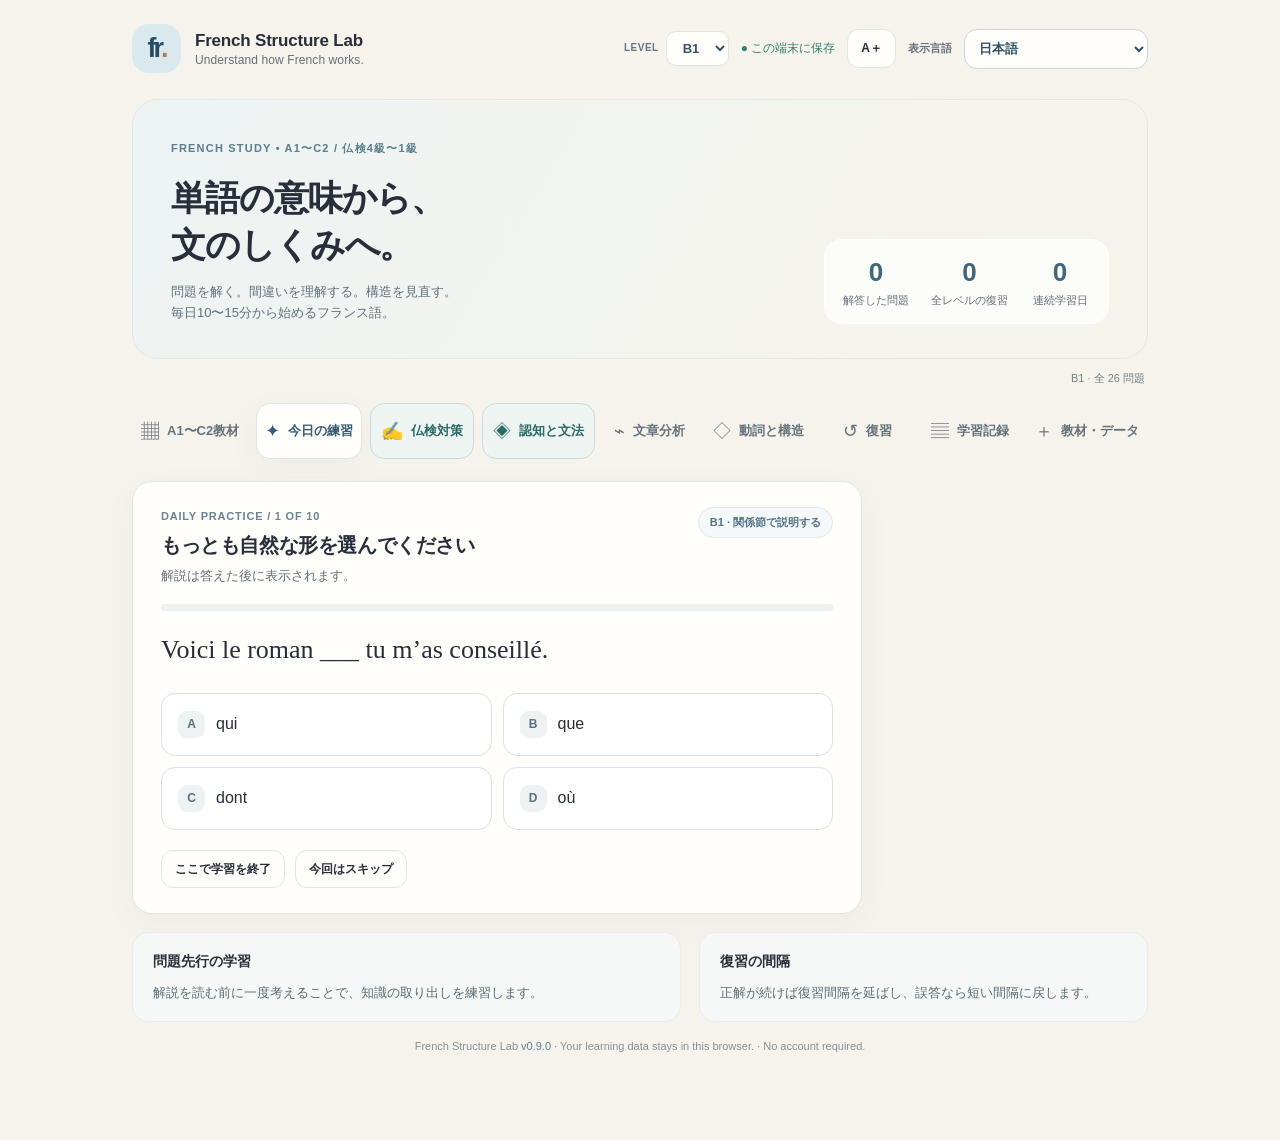
==== commit 2011b48b: "Add progressive CEFR-level French immersion with adaptive guidance (v0.9)" ====
--- a/index.html
+++ b/index.html
@@ -43,6 +43,7 @@
     </section>
 
     <div class="quick-info" id="quickInfo" aria-live="polite">B1</div>
+    <section id="immersionPanel" class="fsl-depth-toolbar" hidden aria-label="Réglage de la difficulté en immersion"><label for="immersionPanelSelect">Immersion · niveau des explications</label><select id="immersionPanelSelect" aria-label="Difficulté des explications en français"><option value="support">Plus guidé · −1</option><option value="balanced">Au niveau du cours</option><option value="stretch">Un peu plus loin · +1</option><option value="auto">Selon les réponses</option></select><div class="fsl-depth-status" data-immersion-status></div><small data-immersion-proof></small></section>
     <nav class="main-nav" aria-label="Main navigation" id="nav">
       <button class="nav-tab" data-view="courses"><span class="tab-icon">▦</span><span data-ja="A1〜C2教材" data-en="Courses">A1〜C2教材</span></button>
       <button class="nav-tab active" data-view="today"><span class="tab-icon">✦</span><span data-ja="今日の練習" data-en="Practice">今日の練習</span></button>
@@ -56,10 +57,11 @@
     </nav>
 
     <main id="content" tabindex="-1" aria-live="polite"></main>
-    <footer class="footer">French Structure Lab <span>v0.8.0</span> · Your learning data stays in this browser. · No account required.</footer>
+    <footer class="footer">French Structure Lab <span>v0.9.0</span> · Your learning data stays in this browser. · No account required.</footer>
   </div>
   <div id="toast" class="toast" role="status" aria-live="polite"></div>
   <script src="./language-mode.js" defer></script>
+  <script src="./immersion-levels.js" defer></script>
   <script src="./data.js" defer></script>
   <script src="./curriculum.js" defer></script>
   <script src="./learning-insights.js" defer></script>
--- a/styles.css
+++ b/styles.css
@@ -248,3 +248,14 @@
 .fsl-support p{margin:4px 0;font-size:14px;color:var(--ink)}
 .fsl-fr-focus{display:inline-block;background:#e9f3ee;color:#35735e;padding:4px 10px;border-radius:99px;font-weight:750;font-size:12px}
 @media (max-width:660px){.fsl-mode-label{display:none}.fsl-mode-select{min-width:130px;max-width:180px;font-size:12px;padding:8px 5px}}
+
+/* v0.9: differentiated French immersion guidance, visible in Français+ only */
+[hidden]{display:none!important}
+.fsl-depth-toolbar{display:grid;grid-template-columns:minmax(190px,1fr) minmax(150px,260px);align-items:center;gap:8px 16px;margin:10px 0 17px;padding:15px 17px;border:1px solid #c9dfd6;background:#edf5f0;border-radius:17px}
+.fsl-depth-toolbar label{font-size:14px;font-weight:760;color:#326459}
+.fsl-depth-toolbar select{background:#fff;border:1px solid #9db7ae;border-radius:11px;padding:10px 12px;color:#245a4e;min-width:0;max-width:100%;font-size:14px}
+.fsl-depth-status{grid-column:1/-1;color:#24584d;font-weight:700;font-size:14px;line-height:1.6}
+.fsl-depth-toolbar small{grid-column:1/-1;color:#52766a;font-size:12px;line-height:1.5}
+.fsl-immersion-level-hint{border-top:1px solid #d4e5de;margin-top:10px!important;padding-top:10px;color:#245e54}
+.fsl-immersion-note{line-height:1.9}
+@media(max-width:640px){.fsl-depth-toolbar{grid-template-columns:1fr;padding:12px}.fsl-depth-status,.fsl-depth-toolbar small{grid-column:1}.fsl-depth-toolbar select{width:100%}}
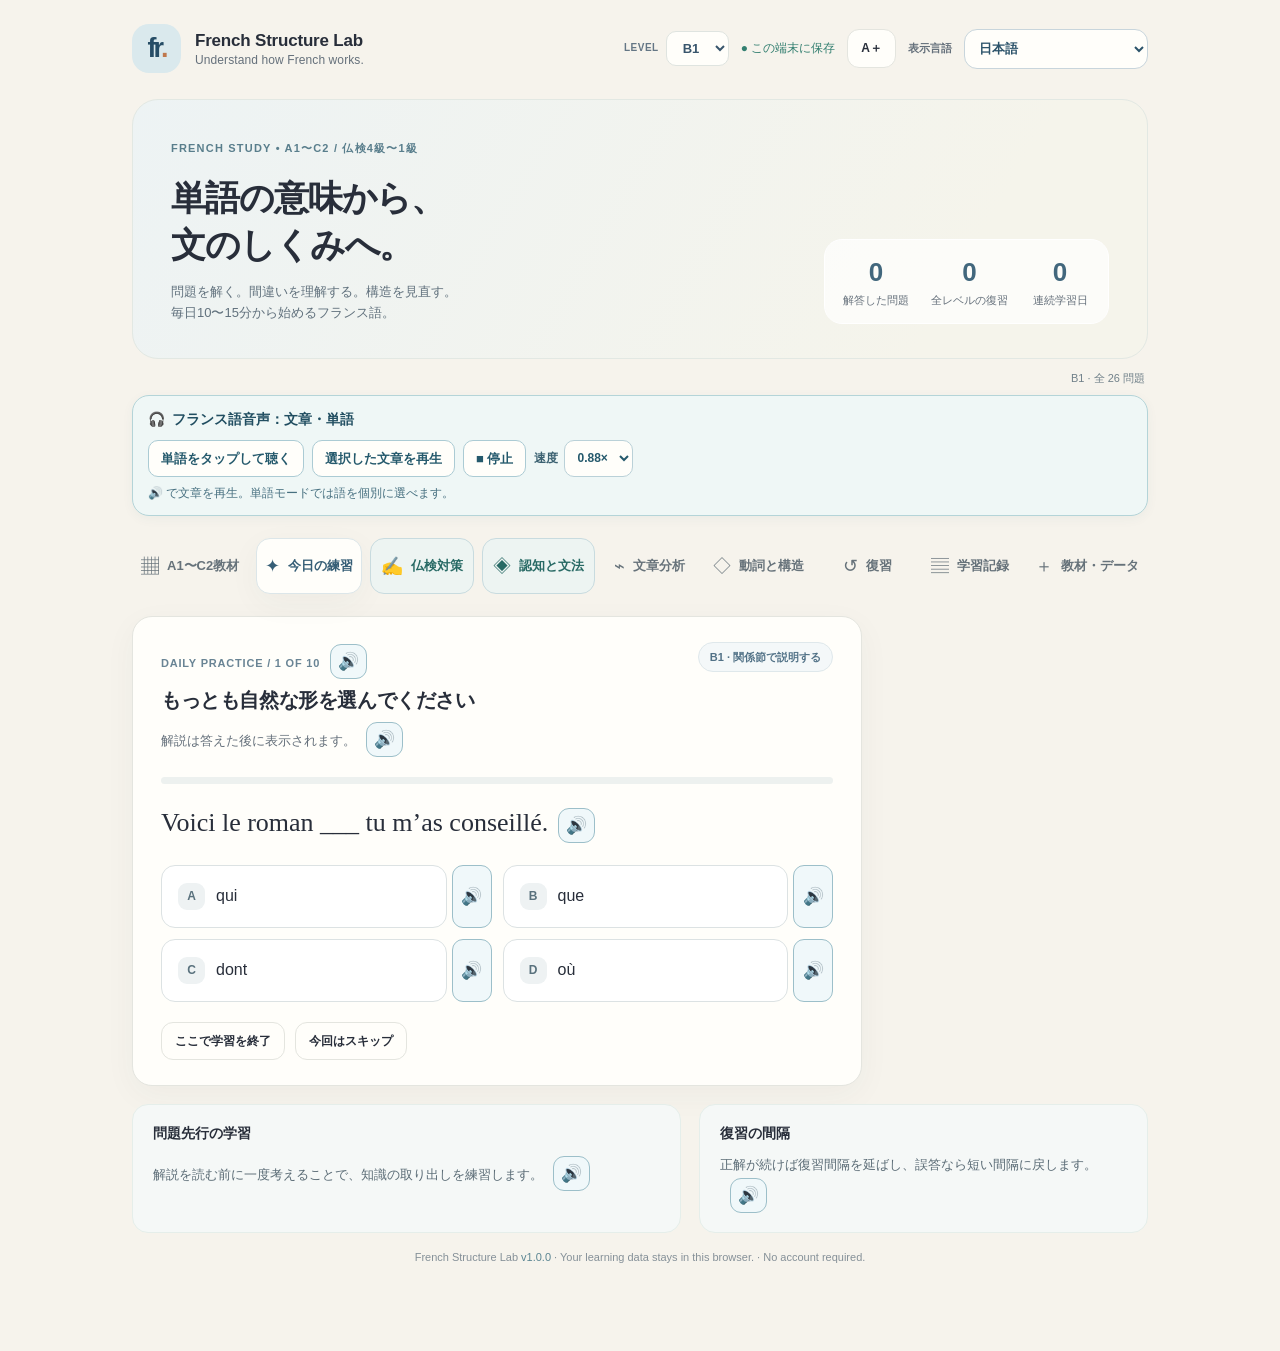
==== commit d8c68d6d: "Enable sentence and word audio throughout French Structure Lab v1.0" ====
--- a/index.html
+++ b/index.html
@@ -57,7 +57,7 @@
     </nav>
 
     <main id="content" tabindex="-1" aria-live="polite"></main>
-    <footer class="footer">French Structure Lab <span>v0.9.0</span> · Your learning data stays in this browser. · No account required.</footer>
+    <footer class="footer">French Structure Lab <span>v1.0.0</span> · Your learning data stays in this browser. · No account required.</footer>
   </div>
   <div id="toast" class="toast" role="status" aria-live="polite"></div>
   <script src="./language-mode.js" defer></script>
@@ -66,5 +66,6 @@
   <script src="./curriculum.js" defer></script>
   <script src="./learning-insights.js" defer></script>
   <script src="./app.js" defer></script>
+  <script src="./audio.js" defer></script>
 </body>
 </html>
--- a/styles.css
+++ b/styles.css
@@ -259,3 +259,40 @@
 .fsl-immersion-level-hint{border-top:1px solid #d4e5de;margin-top:10px!important;padding-top:10px;color:#245e54}
 .fsl-immersion-note{line-height:1.9}
 @media(max-width:640px){.fsl-depth-toolbar{grid-template-columns:1fr;padding:12px}.fsl-depth-status,.fsl-depth-toolbar small{grid-column:1}.fsl-depth-toolbar select{width:100%}}
+
+
+/* FSL 1.0 — tap-to-hear French words and all learning sentences. */
+.fsl-audio-toolbar{display:grid;gap:8px;max-width:1120px;margin:14px auto 18px;padding:12px 15px;border-radius:17px;border:1px solid #b4d4d8;background:#eff7f6;color:#214e61;box-shadow:0 3px 12px #1e50600c}
+.fsl-audio-heading{display:flex;gap:7px;align-items:center;flex-wrap:wrap;font-size:14px}
+.fsl-audio-actions{display:flex;flex-wrap:wrap;align-items:center;gap:8px}
+.fsl-audio-actions button{font-size:13px;min-height:37px;border:1px solid #abcbd4;background:#fffefa;color:#24596c;padding:7px 12px;border-radius:10px;cursor:pointer;font-weight:700}
+.fsl-audio-actions [aria-pressed=true]{border-color:#2d7786;background:#dff2ed}
+.fsl-audio-speed{display:inline-flex;align-items:center;gap:6px;font-size:12px;font-weight:700;color:#3b6171}
+.fsl-audio-speed select{min-height:37px;padding:5px 8px;border:1px solid #bad1d8;border-radius:10px;background:#fffefa;color:#24596c}
+.fsl-audio-status{font-size:12px;color:#477080;min-height:17px;line-height:1.45}
+.fsl-audio-control{display:inline-flex;align-items:center;justify-content:center;vertical-align:middle;min-width:36px;min-height:35px;padding:5px 7px;margin:2px 4px;border:1px solid #9cbfc9;border-radius:11px;background:#f0f8fa;color:#235e75;font-size:17px;cursor:pointer;line-height:1}
+.fsl-audio-control:hover,.fsl-audio-control:focus-visible{background:#d9eef5;border-color:#497e95;outline-offset:2px}
+.fsl-audio-control.fsl-playing{background:#cbe6dc;border-color:#2d8064}
+.fsl-audio-sentence{display:inline-flex;align-items:center;margin-left:6px;white-space:nowrap}
+.fsl-audio-choice-row{display:flex;flex-wrap:wrap;gap:5px;align-items:stretch;min-width:0;width:100%;box-sizing:border-box}
+.fsl-audio-choice-row>.option,.fsl-audio-choice-row>.cog-choice,.fsl-audio-choice-row>.token,.fsl-audio-choice-row>.lesson-btn,.fsl-audio-choice-row>.cog-lesson,.fsl-audio-choice-row>button:not(.fsl-audio-control):not(.fsl-audio-word-chip){flex:1 1 160px;min-width:0;width:auto;margin:0}
+.fsl-audio-choice-row>.fsl-audio-control{flex:0 0 40px;align-self:stretch;margin:0}
+.fsl-audio-word-bank{display:none;flex:0 0 100%;flex-wrap:wrap;gap:6px;padding:6px 0 10px}
+.fsl-audio-word-mode .fsl-audio-word-bank{display:flex}
+.fsl-audio-word-chip{display:inline-block;max-width:100%;min-height:33px;white-space:normal;word-break:normal;overflow-wrap:anywhere;padding:6px 10px;border:1px solid #abcbd1;border-radius:10px;background:#fffefa;color:#245d72;font-size:14px;font-weight:650;cursor:pointer;line-height:1.4}
+.fsl-audio-word-chip:focus-visible{outline:2px solid #3982a3;outline-offset:2px}
+.fsl-audio-reading-line{display:block;line-height:1.95;padding:2px 0}
+.fsl-audio-reading-text{display:inline}
+.fsl-audio-reading-line .fsl-audio-word-bank{display:none}
+.fsl-audio-word-mode .fsl-audio-reading-line .fsl-audio-word-bank{display:flex}
+.fsl-audio-reading-line>.fsl-audio-control{display:inline-flex;vertical-align:middle}
+@media(max-width:640px){.fsl-audio-toolbar{padding:12px;margin:10px 12px 14px}.fsl-audio-actions{gap:6px}.fsl-audio-actions button{min-height:40px;white-space:normal}.fsl-audio-choice-row>.fsl-audio-control{flex-basis:42px}.fsl-audio-word-chip{font-size:15px;min-height:38px}.fsl-audio-control{min-width:40px;min-height:40px}}
+@media(prefers-reduced-motion:reduce){.fsl-audio-control,.fsl-audio-word-chip{transition:none}}
+
+/* Keep Sentence Lab tokens in their original horizontal flow. */
+.fsl-audio-token-row{display:inline-flex;align-items:center;flex-wrap:wrap;flex:0 0 auto;gap:3px;min-width:0}
+.fsl-audio-token-row>.token{width:auto;flex:0 0 auto}
+.fsl-audio-token-row>.fsl-audio-control{min-width:29px;min-height:32px;margin:0;padding:4px;font-size:13px}
+.fsl-audio-token-row>.fsl-audio-word-bank{flex:0 0 100%}
+.conjugation > div:has(.fsl-audio-word-bank){flex-wrap:wrap}
+.fsl-audio-choice-row>.lesson-btn{flex-direction:column;align-items:stretch}
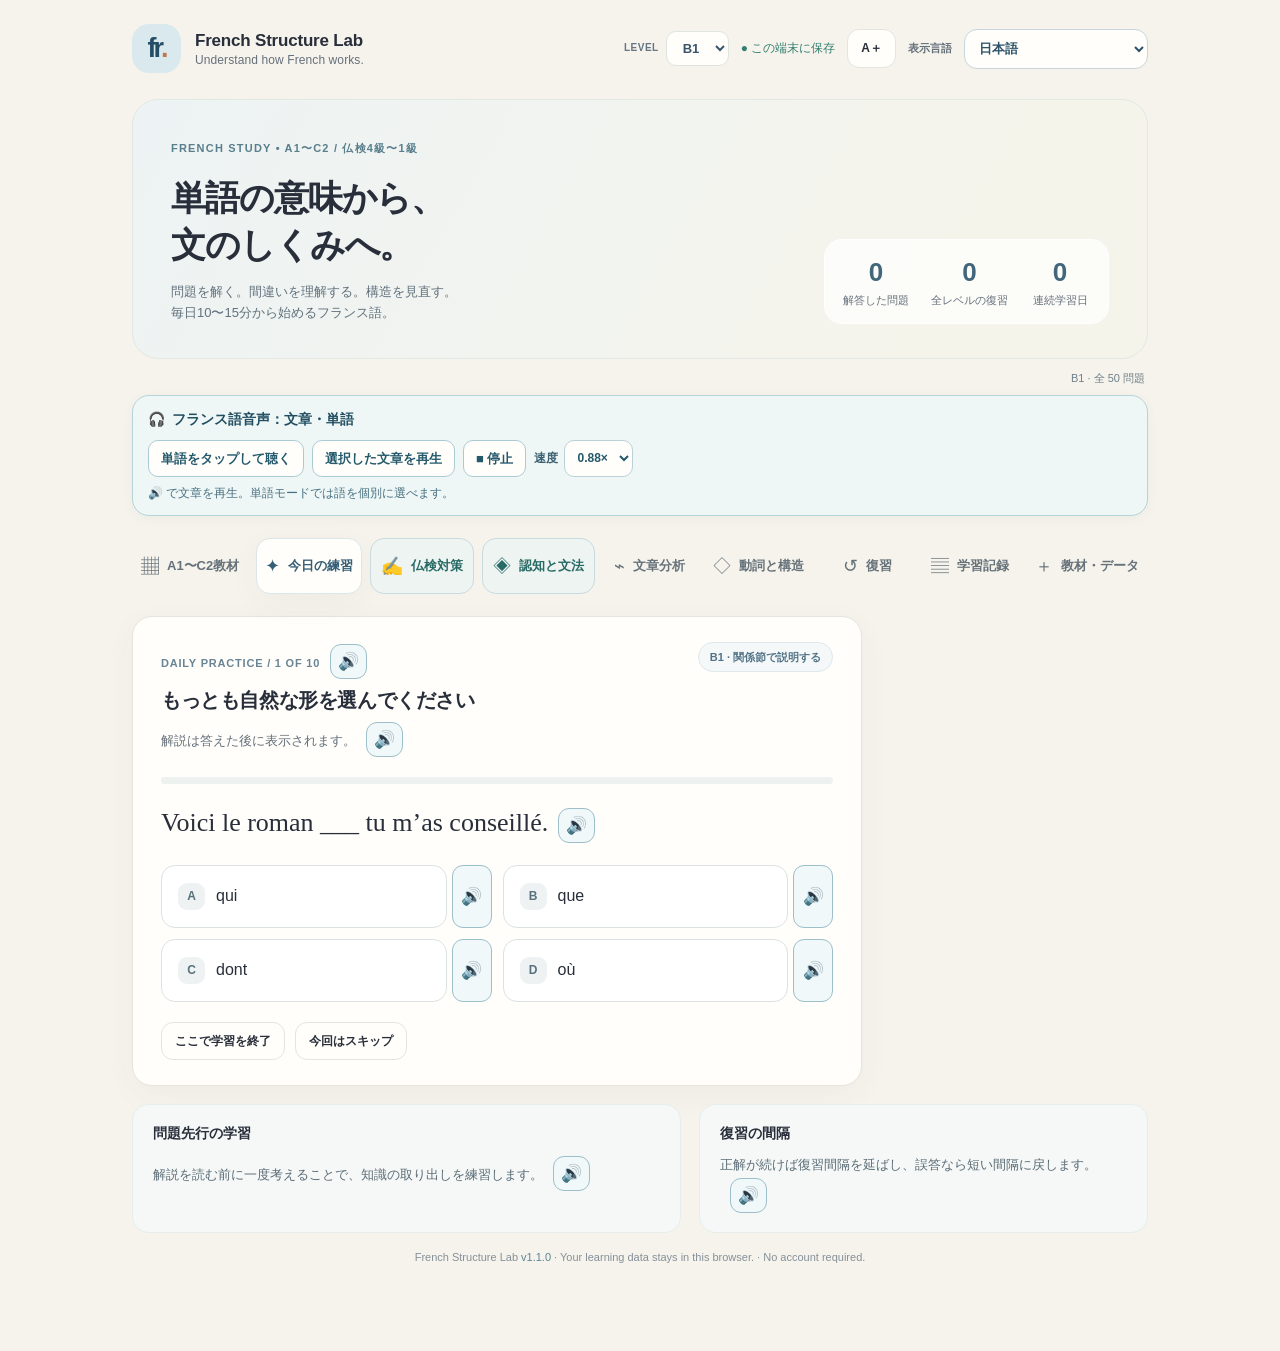
==== commit f6f26795: "Expand French CEFR courses to 54 guided units and 252 exercises (v1.1)" ====
--- a/index.html
+++ b/index.html
@@ -57,13 +57,20 @@
     </nav>
 
     <main id="content" tabindex="-1" aria-live="polite"></main>
-    <footer class="footer">French Structure Lab <span>v1.0.0</span> · Your learning data stays in this browser. · No account required.</footer>
+    <footer class="footer">French Structure Lab <span>v1.1.0</span> · Your learning data stays in this browser. · No account required.</footer>
   </div>
   <div id="toast" class="toast" role="status" aria-live="polite"></div>
   <script src="./language-mode.js" defer></script>
   <script src="./immersion-levels.js" defer></script>
   <script src="./data.js" defer></script>
   <script src="./curriculum.js" defer></script>
+  <script src="./course-a1.js" defer></script>
+  <script src="./course-a2.js" defer></script>
+  <script src="./course-b1.js" defer></script>
+  <script src="./course-b2.js" defer></script>
+  <script src="./course-c1.js" defer></script>
+  <script src="./course-c2.js" defer></script>
+  <script src="./course-expansion.js" defer></script>
   <script src="./learning-insights.js" defer></script>
   <script src="./app.js" defer></script>
   <script src="./audio.js" defer></script>
--- a/styles.css
+++ b/styles.css
@@ -296,3 +296,29 @@
 .fsl-audio-token-row>.fsl-audio-word-bank{flex:0 0 100%}
 .conjugation > div:has(.fsl-audio-word-bank){flex-wrap:wrap}
 .fsl-audio-choice-row>.lesson-btn{flex-direction:column;align-items:stretch}
+
+/* v1.1 — Guided Course Studio */
+.fsl-course-deep{margin:22px 0 20px;padding:17px;border:1px solid #d4e4e2;border-radius:22px;background:#fbfdfb}
+.fsl-course-path{display:flex;flex-wrap:wrap;align-items:center;gap:6px;margin:0 0 16px}
+.fsl-course-path span{font-size:12px;font-weight:750;padding:8px 10px;border-radius:12px;background:#eaf3f4;border:1px solid #d7e6e9;color:#37647a}
+.fsl-course-section{padding:17px 1px;border-top:1px solid #e0e8e4}
+.fsl-course-section h3{font-size:18px;letter-spacing:-.015em;margin:0 0 11px;color:#2e5060}
+.fsl-course-section p{margin:8px 0;line-height:1.95;white-space:pre-wrap}
+.fsl-course-goal{font-size:13px;color:#658078}
+.fsl-course-logic{color:#304d59;font-size:15px}
+.fsl-course-examples{display:grid;gap:10px;grid-template-columns:repeat(2,minmax(0,1fr));margin:15px 0}
+.fsl-course-example{min-width:0;display:flex;align-items:center;gap:9px;flex-wrap:wrap;min-height:62px;padding:13px 14px;background:#f3f8fb;border:1px solid #dae6eb;border-radius:15px}
+.fsl-course-french{font-family:Georgia,serif;color:#263f52;font-size:17px;line-height:1.85;overflow-wrap:anywhere}
+.course-example-index{font-size:11px;border-radius:6px;background:#dfebef;color:#426a7c;padding:2px 6px}
+.fsl-course-note{font-size:13px;color:#587080}
+.fsl-course-task{font-size:15px;color:#2e5365}
+.fsl-course-draft{display:block;box-sizing:border-box;width:100%;min-height:104px;padding:12px 14px;font-size:16px;line-height:1.7;border:1px solid #c3d7d5;border-radius:13px;background:#fffefa;color:#243b4a;resize:vertical}
+.fsl-course-draft:focus{outline:2px solid #78b0aa;outline-offset:2px}
+.fsl-course-draft-foot{display:flex;gap:9px;align-items:center;justify-content:space-between;margin:8px 0 0;font-size:12px;color:#6a777b}
+.fsl-course-links{border-top:1px solid #e0e8e4;padding:16px 1px 5px}
+.fsl-course-links strong{font-size:13px;color:#536b71}
+.fsl-course-links .actions{margin-top:9px}
+.fsl-course-progress{margin:12px 0 0;text-align:right;font-weight:800;font-size:13px;color:#507b74}
+.fsl-course-listen-mask{min-height:90px;display:flex;align-items:center;justify-content:center;text-align:center;background:repeating-linear-gradient(135deg,#eef3ef,#eef3ef 12px,#e9f2ef 12px,#e9f2ef 24px);border-radius:14px;padding:20px;color:#486861;font-weight:650;line-height:1.75}
+.study-reading .between .actions{display:flex;flex-wrap:wrap;gap:7px;justify-content:flex-end}
+@media(max-width:680px){.fsl-course-deep{padding:12px;margin:15px 0}.fsl-course-examples{grid-template-columns:1fr}.fsl-course-path{gap:5px}.fsl-course-path span{font-size:11px;padding:7px}.fsl-course-section h3{font-size:16px}.fsl-course-draft-foot{align-items:flex-start;flex-direction:column}.study-reading .between{align-items:flex-start;gap:7px;flex-wrap:wrap}}
